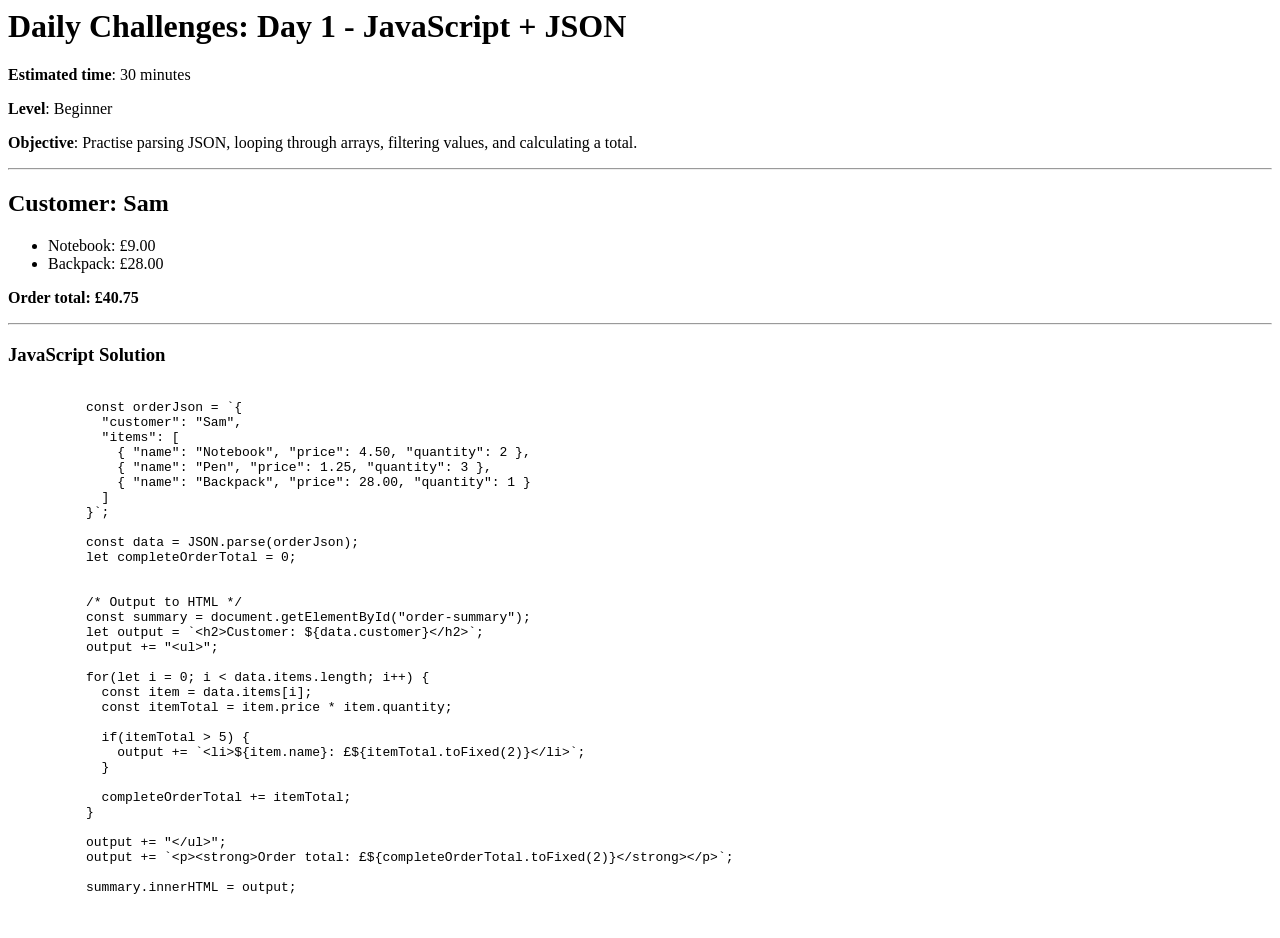
==== day-1/index.html @ f1810112 "Day 1 - Solution" ====
<html>
  <head>
    <title>Daily Challenges: Day 1 - JavaScript + JSON</title>
  </head>
  <body>

    <header>
      <h1>Daily Challenges: Day 1 - JavaScript + JSON</h1>

      <p><strong>Estimated time</strong>: 30 minutes</p>
      <p><strong>Level</strong>: Beginner</p>
      <p><strong>Objective</strong>: Practise parsing JSON, looping through arrays, filtering values, and calculating a total.</p>
    </header>

    <main>
      <hr />

      <div id="order-summary"></div>

      <hr/>

      <h3>JavaScript Solution</h3>
      <pre>
        <code>
          const orderJson = `{
            "customer": "Sam",
            "items": [
              { "name": "Notebook", "price": 4.50, "quantity": 2 },
              { "name": "Pen", "price": 1.25, "quantity": 3 },
              { "name": "Backpack", "price": 28.00, "quantity": 1 }
            ]
          }`;

          const data = JSON.parse(orderJson);
          let completeOrderTotal = 0;


          /* Output to HTML */
          const summary = document.getElementById("order-summary");
          let output = `&lt;h2&gt;Customer: ${data.customer}&lt;/h2&gt;`;
          output += "&lt;ul&gt;";

          for(let i = 0; i < data.items.length; i++) {
            const item = data.items[i];
            const itemTotal = item.price * item.quantity;

            if(itemTotal > 5) {
              output += `&lt;li&gt;${item.name}: £${itemTotal.toFixed(2)}&lt;/li&gt;`;
            }

            completeOrderTotal += itemTotal;
          }

          output += "&lt;/ul&gt;";
          output += `&lt;p&gt;&lt;strong&gt;Order total: £${completeOrderTotal.toFixed(2)}&lt;/strong&gt;&lt;/p&gt;`;

          summary.innerHTML = output;
        </code>
      </pre>
    </main>

    <footer>

    </footer>

    <script>
      const orderJson = `{
        "customer": "Sam",
        "items": [
          { "name": "Notebook", "price": 4.50, "quantity": 2 },
          { "name": "Pen", "price": 1.25, "quantity": 3 },
          { "name": "Backpack", "price": 28.00, "quantity": 1 }
        ]
      }`;

      const data = JSON.parse(orderJson);
      let completeOrderTotal = 0;


      /* Output to HTML */
      const summary = document.getElementById("order-summary");
      let output = `<h2>Customer: ${data.customer}</h2>`;
      output += "<ul>";

      for(let i = 0; i < data.items.length; i++) {
        const item = data.items[i];
        const itemTotal = item.price * item.quantity;

        if(itemTotal > 5) {
          output += `<li>${item.name}: £${itemTotal.toFixed(2)}</li>`;
        }

        completeOrderTotal += itemTotal;
      }

      output += "</ul>";
      output += `<p><strong>Order total: £${completeOrderTotal.toFixed(2)}</strong></p>`;

      summary.innerHTML = output;

    </script>

  </body>
</html>
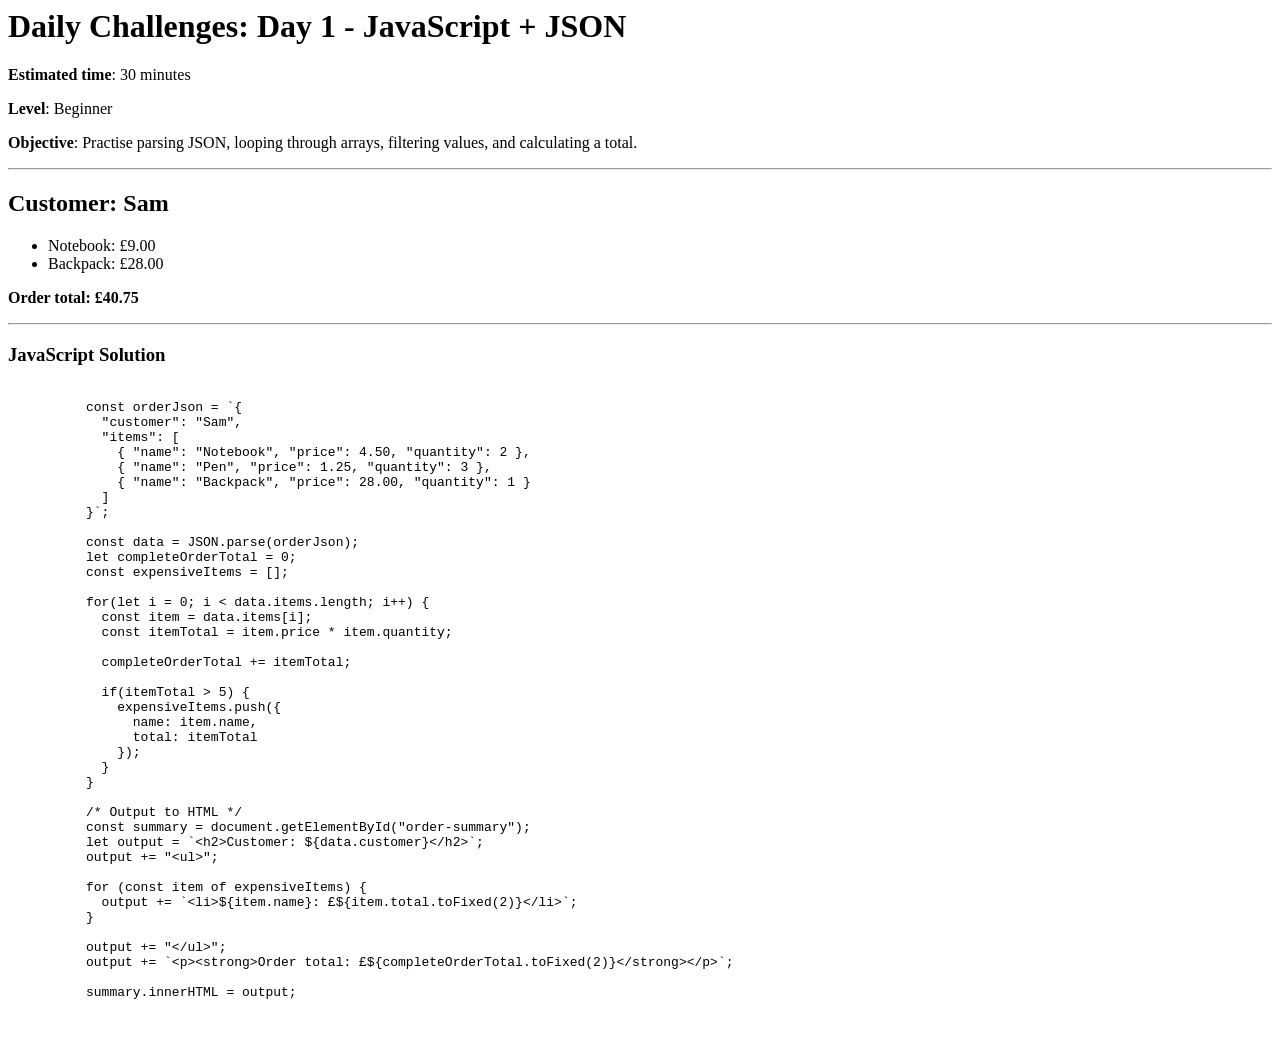
==== commit 384d7653: "Day 1 - Solution" ====
--- a/day-1/index.html
+++ b/day-1/index.html
@@ -1,5 +1,9 @@
-<html>
+<html lang="en">
   <head>
+
+    <meta charset="UTF-8">
+    <meta name="viewport" content="width=device-width, initial-scale=1.0">
+
     <title>Daily Challenges: Day 1 - JavaScript + JSON</title>
   </head>
   <body>
@@ -33,22 +37,29 @@
 
           const data = JSON.parse(orderJson);
           let completeOrderTotal = 0;
+          const expensiveItems = [];
 
+          for(let i = 0; i < data.items.length; i++) {
+            const item = data.items[i];
+            const itemTotal = item.price * item.quantity;
+
+            completeOrderTotal += itemTotal;
+
+            if(itemTotal > 5) {
+              expensiveItems.push({
+                name: item.name,
+                total: itemTotal
+              });
+            }
+          }
 
           /* Output to HTML */
           const summary = document.getElementById("order-summary");
           let output = `&lt;h2&gt;Customer: ${data.customer}&lt;/h2&gt;`;
           output += "&lt;ul&gt;";
 
-          for(let i = 0; i < data.items.length; i++) {
-            const item = data.items[i];
-            const itemTotal = item.price * item.quantity;
-
-            if(itemTotal > 5) {
-              output += `&lt;li&gt;${item.name}: £${itemTotal.toFixed(2)}&lt;/li&gt;`;
-            }
-
-            completeOrderTotal += itemTotal;
+          for (const item of expensiveItems) {
+            output += `&lt;li&gt;${item.name}: £${item.total.toFixed(2)}&lt;/li&gt;`;
           }
 
           output += "&lt;/ul&gt;";
@@ -75,22 +86,29 @@
 
       const data = JSON.parse(orderJson);
       let completeOrderTotal = 0;
+      const expensiveItems = [];
 
+      for(let i = 0; i < data.items.length; i++) {
+        const item = data.items[i];
+        const itemTotal = item.price * item.quantity;
+
+        completeOrderTotal += itemTotal;
+
+        if(itemTotal > 5) {
+          expensiveItems.push({
+            name: item.name,
+            total: itemTotal
+          });
+        }
+      }
 
       /* Output to HTML */
       const summary = document.getElementById("order-summary");
       let output = `<h2>Customer: ${data.customer}</h2>`;
       output += "<ul>";
 
-      for(let i = 0; i < data.items.length; i++) {
-        const item = data.items[i];
-        const itemTotal = item.price * item.quantity;
-
-        if(itemTotal > 5) {
-          output += `<li>${item.name}: £${itemTotal.toFixed(2)}</li>`;
-        }
-
-        completeOrderTotal += itemTotal;
+      for (const item of expensiveItems) {
+        output += `<li>${item.name}: £${item.total.toFixed(2)}</li>`;
       }
 
       output += "</ul>";
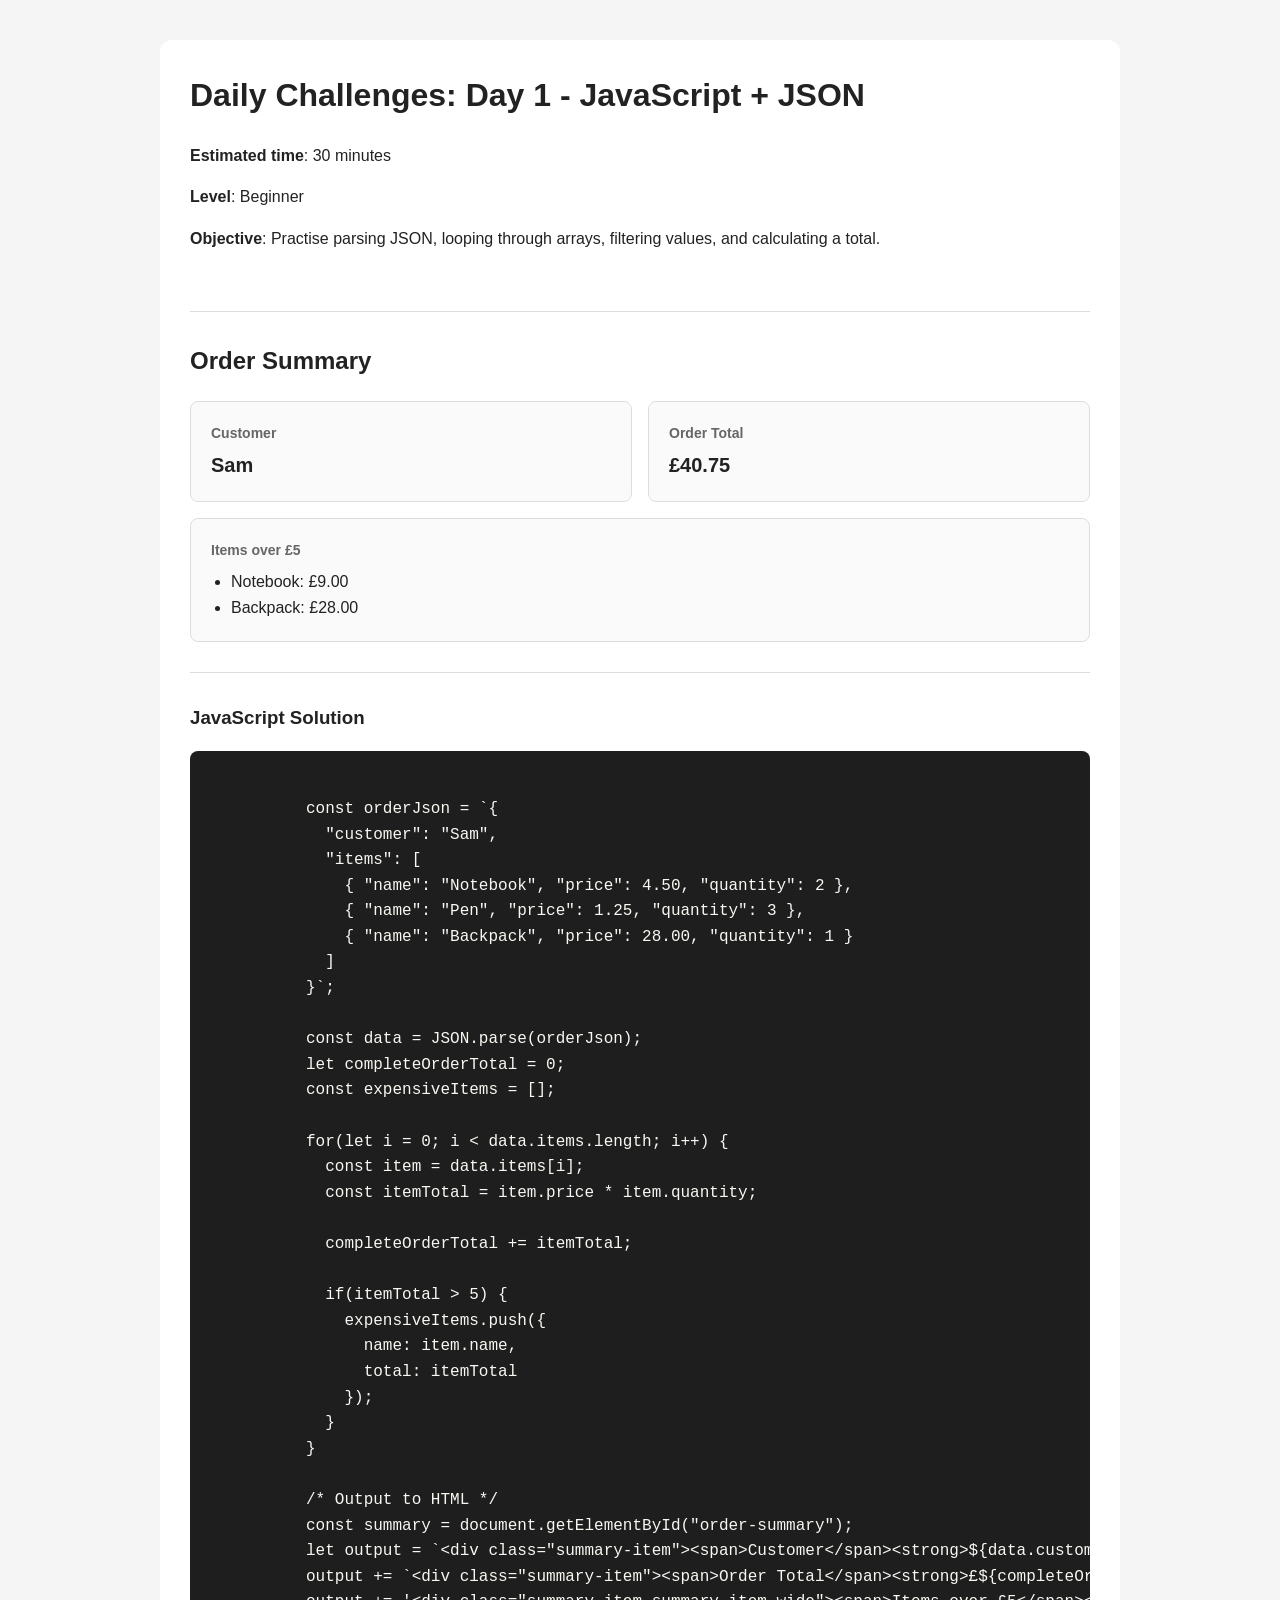
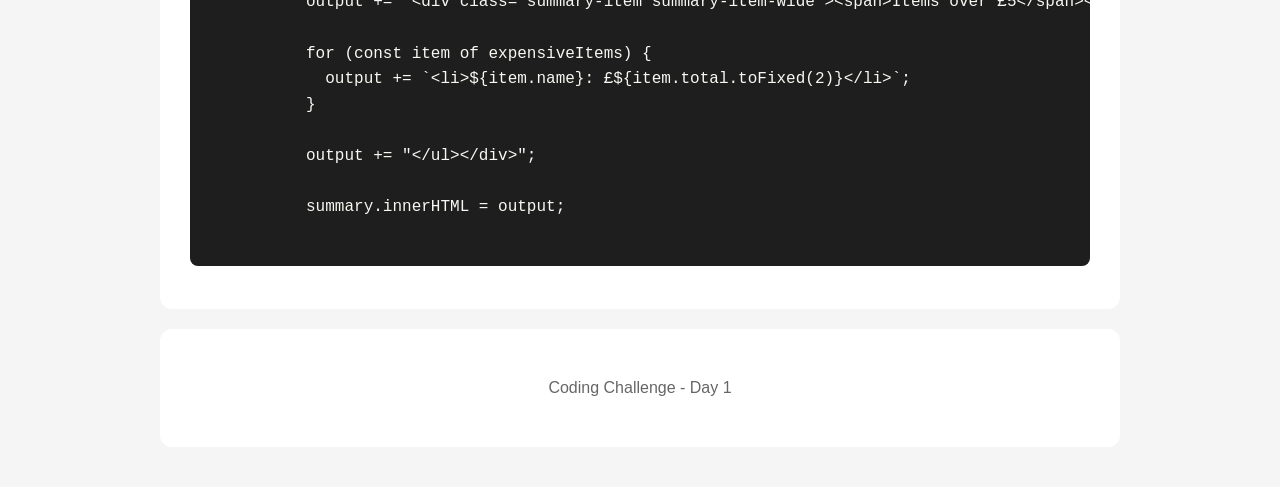
==== commit f92acb1f: "Style updates" ====
--- a/day-1/index.html
+++ b/day-1/index.html
@@ -1,3 +1,4 @@
+<!DOCTYPE html>
 <html lang="en">
   <head>
 
@@ -5,6 +6,7 @@
     <meta name="viewport" content="width=device-width, initial-scale=1.0">
 
     <title>Daily Challenges: Day 1 - JavaScript + JSON</title>
+    <link rel="stylesheet" href="../assets/css/combined.min.css">
   </head>
   <body>
 
@@ -19,13 +21,16 @@
     <main>
       <hr />
 
-      <div id="order-summary"></div>
+      <section>
+        <h2>Order Summary</h2>
+        <div id="order-summary" class="order-summary"></div>
+      </section>
 
       <hr/>
 
-      <h3>JavaScript Solution</h3>
-      <pre>
-        <code>
+      <section>
+        <h3>JavaScript Solution</h3>
+        <pre><code>
           const orderJson = `{
             "customer": "Sam",
             "items": [
@@ -55,23 +60,23 @@
 
           /* Output to HTML */
           const summary = document.getElementById("order-summary");
-          let output = `&lt;h2&gt;Customer: ${data.customer}&lt;/h2&gt;`;
-          output += "&lt;ul&gt;";
+          let output = `&lt;div class="summary-item"&gt;&lt;span&gt;Customer&lt;/span&gt;&lt;strong&gt;${data.customer}&lt;/strong&gt;&lt;/div&gt;`;
+          output += `&lt;div class="summary-item"&gt;&lt;span&gt;Order Total&lt;/span&gt;&lt;strong&gt;£${completeOrderTotal.toFixed(2)}&lt;/strong&gt;&lt;/div&gt;`;
+          output += '&lt;div class="summary-item summary-item-wide"&gt;&lt;span&gt;Items over £5&lt;/span&gt;&lt;ul&gt;';
 
           for (const item of expensiveItems) {
             output += `&lt;li&gt;${item.name}: £${item.total.toFixed(2)}&lt;/li&gt;`;
           }
 
-          output += "&lt;/ul&gt;";
-          output += `&lt;p&gt;&lt;strong&gt;Order total: £${completeOrderTotal.toFixed(2)}&lt;/strong&gt;&lt;/p&gt;`;
+          output += "&lt;/ul&gt;&lt;/div&gt;";
 
           summary.innerHTML = output;
-        </code>
-      </pre>
+        </code></pre>
+      </section>
     </main>
 
     <footer>
-
+      <p>Coding Challenge - Day 1</p>
     </footer>
 
     <script>
@@ -104,19 +109,19 @@
 
       /* Output to HTML */
       const summary = document.getElementById("order-summary");
-      let output = `<h2>Customer: ${data.customer}</h2>`;
-      output += "<ul>";
+      let output = `<div class="summary-item"><span>Customer</span><strong>${data.customer}</strong></div>`;
+      output += `<div class="summary-item"><span>Order Total</span><strong>£${completeOrderTotal.toFixed(2)}</strong></div>`;
+      output += '<div class="summary-item summary-item-wide"><span>Items over £5</span><ul>';
 
       for (const item of expensiveItems) {
         output += `<li>${item.name}: £${item.total.toFixed(2)}</li>`;
       }
 
-      output += "</ul>";
-      output += `<p><strong>Order total: £${completeOrderTotal.toFixed(2)}</strong></p>`;
+      output += "</ul></div>";
 
       summary.innerHTML = output;
 
     </script>
 
   </body>
-</html>+</html>
--- a/assets/css/combined.min.css
+++ b/assets/css/combined.min.css
@@ -0,0 +1 @@
+*{box-sizing:border-box}body{max-width:1000px;margin:0 auto;padding:40px 20px;font-family:Arial,sans-serif;line-height:1.6;color:#222;background:#f5f5f5}header,main,footer{padding:30px;background:#fff}header{padding-bottom:0;border-radius:12px 12px 0 0}header p:last-child{margin-bottom:0}main{border-radius:0 0 12px 12px}footer{margin-top:20px;border-radius:12px;text-align:center;color:#666}h1,h2,h3{margin-top:0}hr{margin:30px 0;border:0;border-top:1px solid #ddd}.summary-item{padding:20px;border:1px solid #ddd;border-radius:8px;background:#fafafa}.summary-item>span{display:block;margin-bottom:5px;color:#666;font-size:14px;font-weight:bold}.summary-item strong{font-size:20px}pre{overflow-x:auto;padding:20px;border-radius:8px;background:#1e1e1e;color:#f8f8f2}code{font-family:Monaco,Consolas,monospace}@media(max-width: 600px){body{padding:20px 10px}header,main,footer{padding:20px}}.order-summary{display:grid;grid-template-columns:repeat(2, 1fr);gap:16px}.summary-item ul{margin:8px 0 0;padding-left:20px}.summary-item-wide{grid-column:1/-1}@media(max-width: 600px){.order-summary{grid-template-columns:1fr}.summary-item-wide{grid-column:auto}}.table-wrap{overflow-x:auto}table{width:100%;border-collapse:collapse}th,td{padding:14px 16px;border-bottom:1px solid #ddd;text-align:left}th{color:#666;font-size:14px;background:#fafafa}.basket-summary{display:grid;grid-template-columns:repeat(3, 1fr);gap:16px;margin-top:24px}.total-card{border-color:#137333}.total-card strong{color:#137333}@media(max-width: 600px){.basket-summary{grid-template-columns:1fr}}.loan-summary{display:grid;grid-template-columns:repeat(2, 1fr);gap:16px}.status-on-time{color:#137333}.status-overdue{color:#b3261e}@media(max-width: 600px){.loan-summary{grid-template-columns:1fr}}
